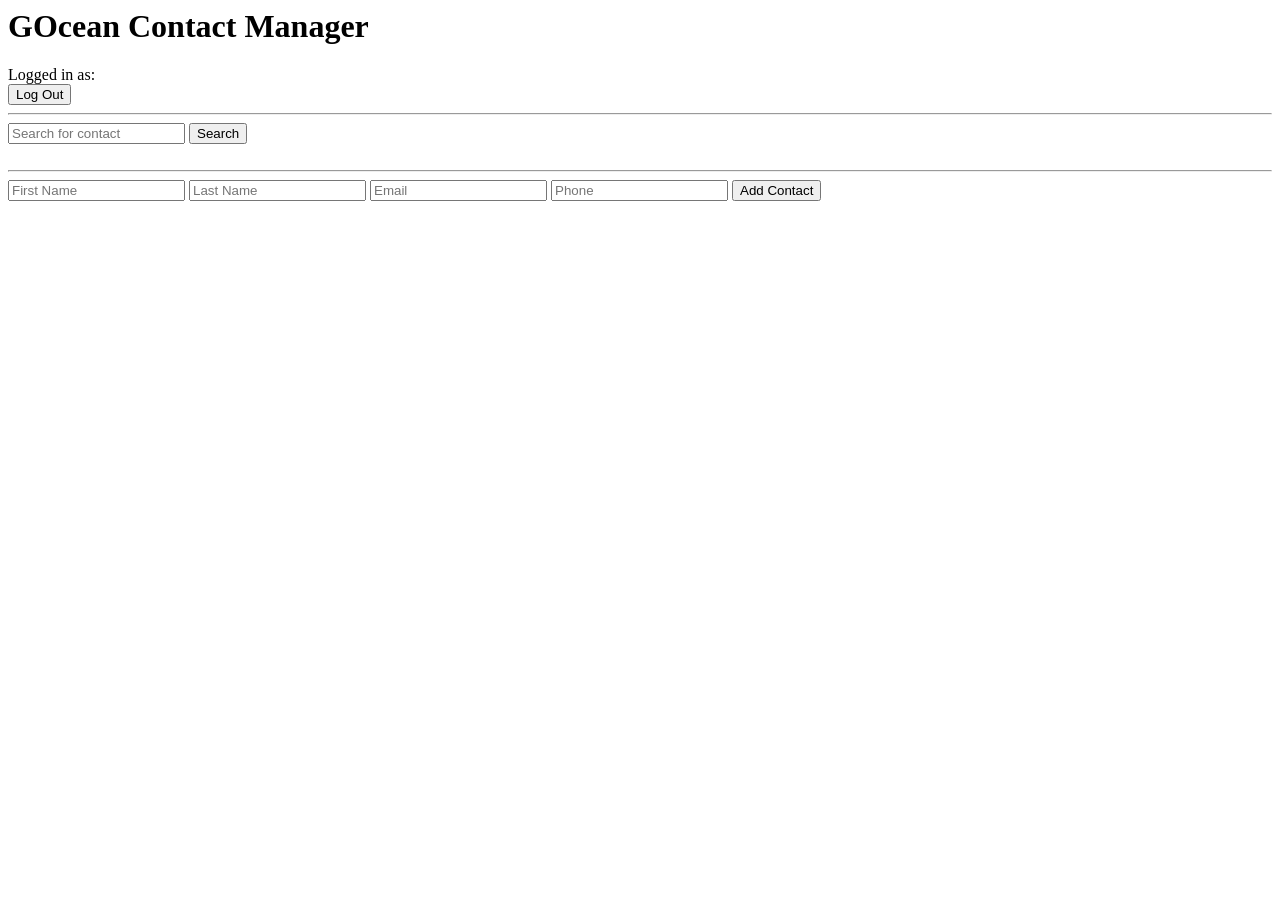
==== contact.html @ d11bdc28 "Add files via upload" ====
<html>
<head>
	<meta charset="UTF-8">
	<title>GOcean Contact Manager</title>
	<link href="css/styles.css" rel="stylesheet">
	<link href="https://fonts.googleapis.com/css?family=Ubuntu" rel="stylesheet">
	<script src="js/code.js" defer></script>
</head>
<body>

<h1 id="title">GOcean Contact Manager</h1>


<div id="loggedInDiv">
	Logged in as: <span id="userName"></span><br>
	<button type="button" class="buttons" onclick="doLogout();">Log Out</button>
</div>
<hr>


<div id="searchDiv">
	<input type="text" id="searchText" placeholder="Search for contact"/>
	<button type="button" class="buttons" onclick="searchContacts();">Search</button>
</div>
<br>
<div id="contactResults"></div>
<hr>


<div id="addDiv">
	<input type="text" id="firstName" placeholder="First Name">
	<input type="text" id="lastName" placeholder="Last Name">
	<input type="text" id="email" placeholder="Email">
	<input type="text" id="phone" placeholder="Phone">
	<button type="button" class="buttons" onclick="addContact();">Add Contact</button>
</div>

<br>


<div id="statusMessages">
	<span id="contactAddResult"></span>
	<span id="contactEditResult"></span>
	<span id="contactDeleteResult"></span>
</div>

</body>
</html>
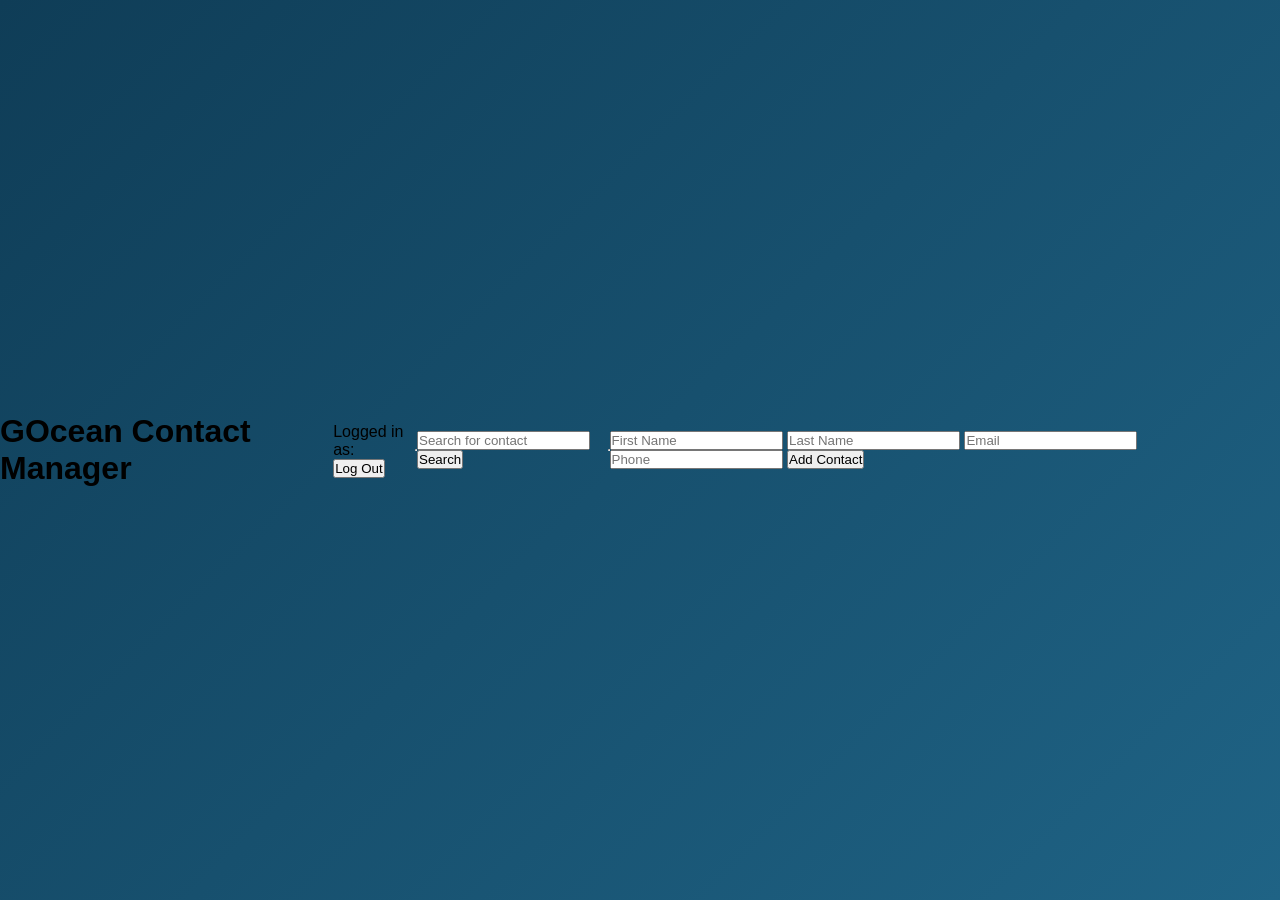
==== commit e66cb760: "Updated the contacts.html (Added correct user input JS features to the add a contact function). Also" ====
--- a/contact.html
+++ b/contact.html
@@ -1,3 +1,5 @@
+<!-- A little confused on this file, if we contacts.html. Maybe we can merge them? -->
+
 <html>
 <head>
 	<meta charset="UTF-8">
--- a/css/styles.css
+++ b/css/styles.css
@@ -0,0 +1,249 @@
+@import url('https://fonts.googleapis.com/css2?family=Ubuntu:wght@300&display=swap');
+
+*
+{
+    margin: 0;
+    padding: 0;
+    box-sizing: border-box;
+    font-family: 'Poppins', sans-serif;
+}
+
+body 
+{
+    display: flex;
+    justify-content: center;
+    align-items: center;
+    min-height: 100vh;
+    background-color: #0f3d57;
+    position: relative;
+    overflow: hidden;
+    background: linear-gradient(135deg, #0f3d57 0%, #1f6385 100%);
+}
+
+.container 
+{
+    display:flex;
+    justify-content: center;
+    align-items: center;
+    min-height: 100vh;
+}
+
+.boxDiv
+{
+    display: flex;
+    flex-direction: column;
+    width: 350px;
+    min-height: 620px;
+    height: auto;
+    padding: 60px 20px 30px 20px;
+    background-color: #91c5dd;
+    border-radius: 30px;
+    -webkit-backdrop-filter: blur(15px);
+    backdrop-filter: blur(15px);
+    border: 3px solid rgba(225, 220, 220, 0.2);
+    overflow: hidden;
+    transition: .6s;
+}
+
+.formViewport {
+    position: relative;
+    width: 100%;
+}
+
+.loginBox
+{
+    position: absolute;
+    width: 85%;
+    left: 25px;
+    transition: .5s ease-in-out;
+}
+
+.registerBox
+{
+    position: absolute;
+    width: 85%;
+    left: 450px;
+    transition: .5s ease-in-out;
+}
+
+#boxHeader
+{
+    text-align: center;
+    margin-bottom: 30px;
+
+}
+
+#boxHeader h3
+{
+    font-size: 24px;
+    font-weight: 600;
+    margin-bottom: 3px;
+}
+
+
+#groupDiv
+{
+    width: 100%;
+}
+
+.inputField 
+{
+    width: 100%;
+    height: 50px;
+    font-size: 15px;
+    color: #040404;
+    border-radius: 30px;
+    border: none;
+    padding: 7px 45px 0 25px;
+    outline: none;
+    background: rgba(239, 231, 231, 0.9);
+    backdrop-filter: blur(2px);
+    transition: transform 0.3s ease, box-shadow 0.3s ease;
+}
+
+.inputField:focus 
+{
+    transform: scale(1.05);
+    box-shadow: 0 0 0 3px rgba(102, 55, 138, 0.35);
+}
+
+.inputDiv label
+{
+    position: relative;
+    top: -35px;
+    left: 20px;
+    font-size: 16px;
+    transition: .3s ease-in-out;
+}
+
+.inputField:focus ~label, .inputField:valid ~label 
+{
+    top: -45px;
+    font-size: 10px;
+    color: #2849c1;
+    font-weight: 600;
+}
+
+#loginButton, #registerButton
+{
+    width: 100%;
+    height: 50px;
+    background: rgba(42,71,128,0.8);
+    border: none;
+    border-radius: 30px;
+    cursor: pointer;
+    transition: .3s;
+    color: transparent;
+    position: relative;
+    margin-top: 10px;
+}
+
+#loginButton label
+{
+    right: 100px
+}
+
+#loginButton:hover, #registerButton:hover
+{
+    background-color: rgba(42,71,128,0.9);
+    transform: scale(1.05, 1);
+}
+
+.buttonDiv label
+{
+    position: relative;
+    left: 118px;
+    bottom: 39px;
+    color: #fff;
+}
+
+.buttonDiv:hover label 
+{
+    cursor:pointer;
+}
+
+#eyeDiv 
+{
+    position: relative;
+    bottom: 43px;
+    left: 110px;
+    cursor: pointer;
+}
+
+
+.eyeBox
+{ 
+    display: flex;
+    justify-content: center;
+    align-items: center;
+}
+
+i
+{
+    position: absolute;
+    color: #444;
+    cursor: pointer;
+}
+
+#eye, #eye-2
+{
+    opacity: 1;
+}
+
+#eyeSlash, #eyeSlash-2
+{
+    opacity: 0;
+}
+
+#switchBox
+{
+    display: flex;
+    position: relative;
+    margin-top: auto;
+    left: 10px;
+    width: 95%;
+    height: 50px;
+    background: rgba(244, 246, 246, 0.6);
+    backdrop-filter: blur(10px);
+    border-radius: 30px;
+    cursor: pointer;
+    box-shadow: 0 2px 10px rgba(0, 0, 0, 0.1);
+    overflow: hidden;
+}
+
+#switchBox a
+{
+    display: flex;
+    justify-content: center;
+    align-items: center;
+    font-size: 14px;
+    font-weight: 500;
+    color: #000;
+    text-decoration: none;
+    width: 50%;
+    border-radius: 10px;
+    z-index: 10;
+}
+
+#switchButton
+{
+    position: absolute;
+    width: 140px;
+    height: 50px;
+    background-color: rgba(84,165,213,0.8);
+    border-radius: 30px;
+    box-shadow: 2px 0px 12px rgb(56,146,198);
+    transition: .3s ease-in-out;
+    font-family: 'Poppins';
+}
+
+.errorMsg
+{
+    display: block;
+    width: 100%;
+    text-align: center;
+    color: rgb(203, 55, 21);
+    font-family: 'Poppins';
+    margin-top: -10px;
+}
+
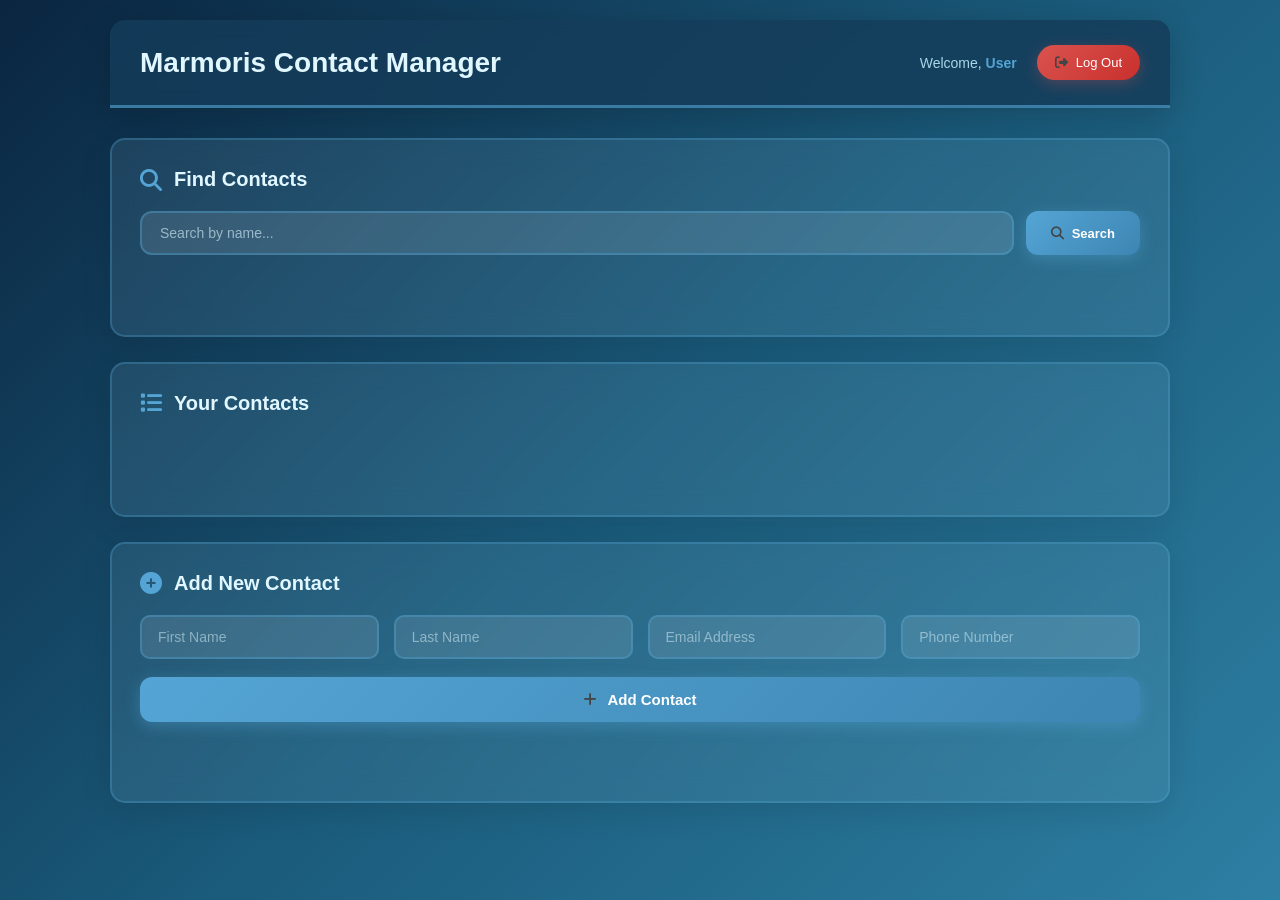
==== commit c53120ad: "Updated the front-end UI and UX for the contact.html. JS is needed to complete user actions/operatio" ====
--- a/contact.html
+++ b/contact.html
@@ -1,50 +1,85 @@
-<!-- A little confused on this file, if we contacts.html. Maybe we can merge them? -->
-
-<html>
+<!DOCTYPE html>
+<html lang="en">
 <head>
 	<meta charset="UTF-8">
-	<title>GOcean Contact Manager</title>
+	<meta name="viewport" content="width=device-width, initial-scale=1.0">
+	<title>Marmoris Contact Manager</title>
 	<link href="css/styles.css" rel="stylesheet">
-	<link href="https://fonts.googleapis.com/css?family=Ubuntu" rel="stylesheet">
+	<link href="css/animation.css" rel="stylesheet">
+	<link rel="stylesheet" href="https://cdnjs.cloudflare.com/ajax/libs/font-awesome/6.4.0/css/all.min.css">
 	<script src="js/code.js" defer></script>
+	<script src="js/animation.js" defer></script>
 </head>
-<body>
+<body class="contactPage">
+	<!-- Background Animation -->
+	<div class="contactBackground" id="contactBackground">
+		<div class="bubbles"></div>
+	</div>
 
-<h1 id="title">GOcean Contact Manager</h1>
+	<div class="contactWrapper">
+		<!-- Header -->
+		<header class="contactHeader">
+			<div class="headerContent">
+				<h1 class="contactTitle">Marmoris Contact Manager</h1>
+				<div class="headerActions">
+					<span class="userInfo">Welcome, <span id="userName" class="userName">User</span></span>
+					<button type="button" class="logoutBtn" onclick="doLogout();">
+						<i class="fas fa-sign-out-alt"></i> Log Out
+					</button>
+				</div>
+			</div>
+		</header>
 
+		<!-- Main Content -->
+		<main class="contactMain">
+			<!-- Search Section -->
+			<section class="contactCard searchCard">
+				<h2><i class="fas fa-search"></i> Find Contacts</h2>
+				<div class="searchContainer">
+					<input type="text" id="searchText" class="searchInput" placeholder="Search by name..."/>
+					<button type="button" class="searchBtn" onclick="searchContacts();">
+						<i class="fas fa-search"></i> Search
+					</button>
+				</div>
+			</section>
 
-<div id="loggedInDiv">
-	Logged in as: <span id="userName"></span><br>
-	<button type="button" class="buttons" onclick="doLogout();">Log Out</button>
-</div>
-<hr>
+			<!-- Results Section -->
+			<section class="contactCard resultsCard">
+				<h2><i class="fas fa-list"></i> Your Contacts</h2>
+				<div id="contactResults" class="resultsList"></div>
+			</section>
 
+			<!-- Add Contact Section -->
+			<section class="contactCard addCard">
+				<h2><i class="fas fa-plus-circle"></i> Add New Contact</h2>
+				<form class="addForm" onsubmit="event.preventDefault(); addContact();">
+					<div class="formGrid">
+						<div class="formField">
+							<input type="text" id="firstName" class="formInput" placeholder="First Name" required/>
+						</div>
+						<div class="formField">
+							<input type="text" id="lastName" class="formInput" placeholder="Last Name" required/>
+						</div>
+						<div class="formField">
+							<input type="email" id="email" class="formInput" placeholder="Email Address" required/>
+						</div>
+						<div class="formField">
+							<input type="tel" id="phone" class="formInput" placeholder="Phone Number" required/>
+						</div>
+					</div>
+					<button type="submit" class="addBtn">
+						<i class="fas fa-plus"></i> Add Contact
+					</button>
+				</form>
+			</section>
 
-<div id="searchDiv">
-	<input type="text" id="searchText" placeholder="Search for contact"/>
-	<button type="button" class="buttons" onclick="searchContacts();">Search</button>
-</div>
-<br>
-<div id="contactResults"></div>
-<hr>
-
-
-<div id="addDiv">
-	<input type="text" id="firstName" placeholder="First Name">
-	<input type="text" id="lastName" placeholder="Last Name">
-	<input type="text" id="email" placeholder="Email">
-	<input type="text" id="phone" placeholder="Phone">
-	<button type="button" class="buttons" onclick="addContact();">Add Contact</button>
-</div>
-
-<br>
-
-
-<div id="statusMessages">
-	<span id="contactAddResult"></span>
-	<span id="contactEditResult"></span>
-	<span id="contactDeleteResult"></span>
-</div>
-
+			<!-- Status Messages -->
+			<div id="statusMessages" class="statusContainer">
+				<span id="contactAddResult" class="statusMsg"></span>
+				<span id="contactEditResult" class="statusMsg"></span>
+				<span id="contactDeleteResult" class="statusMsg"></span>
+			</div>
+		</main>
+	</div>
 </body>
 </html>
--- a/css/styles.css
+++ b/css/styles.css
@@ -247,3 +247,434 @@
     margin-top: -10px;
 }
 
+/* ========== CONTACT PAGE STYLING ========== */
+
+body.contactPage {
+    display: flex;
+    flex-direction: column;
+    min-height: 100vh;
+    background: linear-gradient(135deg, #0a2540 0%, #1a5a7a 50%, #2d7fa3 100%);
+    padding: 0;
+    margin: 0;
+    overflow-y: auto;
+    position: relative;
+}
+
+.contactBackground {
+    position: fixed;
+    top: 0;
+    left: 0;
+    width: 100%;
+    height: 100%;
+    z-index: -1;
+}
+
+.contactWrapper {
+    flex: 1;
+    display: flex;
+    flex-direction: column;
+    max-width: 1100px;
+    margin: 0 auto;
+    width: 100%;
+    padding: 20px;
+}
+
+/* Header */
+.contactHeader {
+    background: rgba(20, 60, 90, 0.85);
+    backdrop-filter: blur(10px);
+    border-bottom: 3px solid rgba(84, 165, 213, 0.6);
+    padding: 25px 30px;
+    border-radius: 15px 15px 0 0;
+    margin-bottom: 30px;
+    box-shadow: 0 8px 32px rgba(0, 0, 0, 0.2);
+}
+
+.headerContent {
+    display: flex;
+    justify-content: space-between;
+    align-items: center;
+    gap: 20px;
+    flex-wrap: wrap;
+}
+
+.contactTitle {
+    font-size: 28px;
+    color: #e0f7ff;
+    margin: 0;
+    font-weight: 600;
+}
+
+.headerActions {
+    display: flex;
+    align-items: center;
+    gap: 20px;
+    flex-wrap: wrap;
+}
+
+.userInfo {
+    color: #a8d8ea;
+    font-size: 14px;
+    font-weight: 500;
+}
+
+.userName {
+    color: #54a5d5;
+    font-weight: 600;
+}
+
+.logoutBtn {
+    background: linear-gradient(135deg, #d9534f, #c9302c);
+    color: white;
+    border: none;
+    padding: 10px 18px;
+    border-radius: 20px;
+    cursor: pointer;
+    font-size: 13px;
+    font-weight: 500;
+    display: flex;
+    align-items: center;
+    gap: 8px;
+    transition: all 0.3s ease;
+    box-shadow: 0 4px 15px rgba(217, 83, 79, 0.3);
+}
+
+.logoutBtn:hover {
+    transform: translateY(-2px);
+    box-shadow: 0 6px 20px rgba(217, 83, 79, 0.5);
+}
+
+.logoutBtn i {
+    position: static;
+}
+
+/* Main Content */
+.contactMain {
+    flex: 1;
+    display: grid;
+    grid-template-columns: 1fr;
+    gap: 25px;
+}
+
+/* Contact Card Styling */
+.contactCard {
+    background: rgba(145, 197, 221, 0.12);
+    backdrop-filter: blur(15px);
+    border: 2px solid rgba(84, 165, 213, 0.3);
+    border-radius: 15px;
+    padding: 28px;
+    box-shadow: 0 8px 32px rgba(0, 0, 0, 0.1);
+    transition: all 0.3s ease;
+}
+
+.contactCard:hover {
+    border-color: rgba(84, 165, 213, 0.5);
+    box-shadow: 0 12px 40px rgba(0, 0, 0, 0.15);
+}
+
+.contactCard h2 {
+    font-size: 20px;
+    color: #e0f7ff;
+    margin-bottom: 20px;
+    margin-top: 0;
+    display: flex;
+    align-items: center;
+    gap: 12px;
+}
+
+.contactCard h2 i {
+    position: static;
+    color: #54a5d5;
+    font-size: 22px;
+}
+
+/* Search Card */
+.searchContainer {
+    display: flex;
+    gap: 12px;
+    flex-wrap: wrap;
+}
+
+.searchInput {
+    flex: 1;
+    min-width: 200px;
+    padding: 12px 18px;
+    border: 2px solid rgba(84, 165, 213, 0.4);
+    border-radius: 12px;
+    background: rgba(255, 255, 255, 0.1);
+    color: #e0f7ff;
+    font-size: 14px;
+    outline: none;
+    transition: all 0.3s ease;
+    font-family: 'Poppins', sans-serif;
+}
+
+.searchInput::placeholder {
+    color: rgba(224, 247, 255, 0.6);
+}
+
+.searchInput:focus {
+    border-color: #54a5d5;
+    background: rgba(255, 255, 255, 0.15);
+    box-shadow: 0 0 15px rgba(84, 165, 213, 0.3);
+}
+
+.searchBtn {
+    padding: 12px 25px;
+    background: linear-gradient(135deg, #54a5d5, #3d85b3);
+    color: white;
+    border: none;
+    border-radius: 12px;
+    cursor: pointer;
+    font-weight: 600;
+    font-size: 13px;
+    display: flex;
+    align-items: center;
+    gap: 8px;
+    transition: all 0.3s ease;
+    box-shadow: 0 4px 15px rgba(84, 165, 213, 0.4);
+    font-family: 'Poppins', sans-serif;
+}
+
+.searchBtn:hover {
+    transform: translateY(-2px);
+    box-shadow: 0 6px 25px rgba(84, 165, 213, 0.6);
+}
+
+.searchBtn i {
+    position: static;
+}
+
+/* Results */
+.resultsList {
+    display: grid;
+    gap: 15px;
+}
+
+.contact-card {
+    background: rgba(255, 255, 255, 0.08);
+    border: 1px solid rgba(84, 165, 213, 0.3);
+    border-radius: 12px;
+    padding: 18px;
+    transition: all 0.3s ease;
+}
+
+.contact-card:hover {
+    background: rgba(255, 255, 255, 0.12);
+    border-color: rgba(84, 165, 213, 0.6);
+    transform: translateX(5px);
+}
+
+.contact-card input {
+    width: 100%;
+    margin: 8px 0;
+    padding: 10px 14px;
+    border: 1px solid rgba(84, 165, 213, 0.3);
+    border-radius: 8px;
+    background: rgba(255, 255, 255, 0.08);
+    color: #e0f7ff;
+    font-size: 13px;
+    font-family: 'Poppins', sans-serif;
+    outline: none;
+    transition: all 0.3s ease;
+}
+
+.contact-card input:focus {
+    border-color: #54a5d5;
+    background: rgba(255, 255, 255, 0.12);
+}
+
+.actions {
+    display: flex;
+    gap: 10px;
+    margin-top: 12px;
+}
+
+.actions button {
+    flex: 1;
+    padding: 10px 15px;
+    border: none;
+    border-radius: 8px;
+    cursor: pointer;
+    font-weight: 600;
+    font-size: 12px;
+    transition: all 0.3s ease;
+    font-family: 'Poppins', sans-serif;
+    color: white;
+}
+
+.actions button:first-child {
+    background: rgba(76, 175, 80, 0.6);
+}
+
+.actions button:first-child:hover {
+    background: rgba(76, 175, 80, 0.8);
+    transform: translateY(-2px);
+}
+
+.actions button:last-child {
+    background: rgba(217, 83, 79, 0.6);
+}
+
+.actions button:last-child:hover {
+    background: rgba(217, 83, 79, 0.8);
+    transform: translateY(-2px);
+}
+
+/* Add Form */
+.addForm {
+    display: flex;
+    flex-direction: column;
+    gap: 18px;
+}
+
+.formGrid {
+    display: grid;
+    grid-template-columns: repeat(auto-fit, minmax(180px, 1fr));
+    gap: 15px;
+}
+
+.formField {
+    position: relative;
+}
+
+.formInput {
+    width: 100%;
+    padding: 12px 16px;
+    border: 2px solid rgba(84, 165, 213, 0.4);
+    border-radius: 10px;
+    background: rgba(255, 255, 255, 0.1);
+    color: #e0f7ff;
+    font-size: 14px;
+    outline: none;
+    transition: all 0.3s ease;
+    font-family: 'Poppins', sans-serif;
+}
+
+.formInput::placeholder {
+    color: rgba(224, 247, 255, 0.5);
+}
+
+.formInput:focus {
+    border-color: #54a5d5;
+    background: rgba(255, 255, 255, 0.15);
+    box-shadow: 0 0 15px rgba(84, 165, 213, 0.3);
+}
+
+.addBtn {
+    padding: 14px 28px;
+    background: linear-gradient(135deg, #54a5d5, #3d85b3);
+    color: white;
+    border: none;
+    border-radius: 12px;
+    cursor: pointer;
+    font-weight: 600;
+    font-size: 15px;
+    display: flex;
+    align-items: center;
+    justify-content: center;
+    gap: 10px;
+    transition: all 0.3s ease;
+    box-shadow: 0 4px 15px rgba(84, 165, 213, 0.4);
+    font-family: 'Poppins', sans-serif;
+}
+
+.addBtn:hover {
+    transform: translateY(-2px);
+    box-shadow: 0 6px 25px rgba(84, 165, 213, 0.6);
+}
+
+.addBtn i {
+    position: static;
+}
+
+/* Status Messages */
+.statusContainer {
+    display: flex;
+    flex-direction: column;
+    gap: 10px;
+}
+
+.statusMsg {
+    padding: 14px 18px;
+    border-radius: 10px;
+    font-weight: 500;
+    text-align: center;
+    min-height: 20px;
+    display: none;
+    animation: slideInStatus 0.3s ease-out;
+}
+
+.statusMsg:not(:empty) {
+    display: block;
+}
+
+.statusMsg.success {
+    background: rgba(76, 175, 80, 0.3);
+    color: #a8d8ea;
+    border-left: 4px solid #4caf50;
+}
+
+.statusMsg.error {
+    background: rgba(217, 83, 79, 0.3);
+    color: #ff9999;
+    border-left: 4px solid #d9534f;
+}
+
+@keyframes slideInStatus {
+    from {
+        opacity: 0;
+        transform: translateY(-10px);
+    }
+    to {
+        opacity: 1;
+        transform: translateY(0);
+    }
+}
+
+/* Responsive Design */
+@media (max-width: 768px) {
+    .contactWrapper {
+        padding: 15px;
+    }
+
+    .contactHeader {
+        padding: 20px;
+    }
+
+    .headerContent {
+        flex-direction: column;
+        align-items: flex-start;
+        gap: 15px;
+    }
+
+    .headerActions {
+        width: 100%;
+        justify-content: space-between;
+    }
+
+    .contactTitle {
+        font-size: 22px;
+    }
+
+    .contactCard {
+        padding: 20px;
+    }
+
+    .formGrid {
+        grid-template-columns: 1fr;
+    }
+
+    .searchContainer {
+        flex-direction: column;
+    }
+
+    .searchInput {
+        min-width: 100%;
+    }
+
+    .searchBtn {
+        width: 100%;
+    }
+}
+
--- a/css/animation.css
+++ b/css/animation.css
@@ -0,0 +1,315 @@
+.background
+{
+    z-index: -1;
+}
+.bubbles
+{
+    position: absolute;
+    width: 100%;
+    height: 100%;
+    top: 0;
+    left: 0;
+    z-index: 1;
+}
+
+.bubble
+{
+    position: absolute;
+    bottom: -100px;
+    background: rgba(255, 255, 255, 0.1);
+    border-radius: 50%;
+    animation: rise 15s infinite ease-in;
+}
+
+.bubble:nth-child(1)
+{
+    width: 40px;
+    height: 40px;
+    left: 10%;
+    animation-duration: 8s;
+}
+
+.bubble:nth-child(2)
+{
+    width: 20px;
+    height: 20px;
+    left: 20%;
+    animation-duration: 5s;
+    animation-delay: 1s;
+}
+
+.bubble:nth-child(3)
+{
+    width: 50px;
+    height: 50px;
+    left: 35%;
+    animation-duration: 7s;
+    animation-delay: 2s;
+}
+
+.bubble:nth-child(4)
+{
+    width: 80px;
+    height: 80px;
+    left: 50%;
+    animation-duration: 11s;
+    animation-delay: 0s;
+}
+
+.bubble:nth-child(5)
+{
+    width: 15px;
+    height: 15px;
+    left: 55%;
+    animation-duration: 6s;
+    animation-delay: 1s;
+}
+
+.bubble:nth-child(6)
+{
+    width: 30px;
+    height: 30px;
+    left: 65%;
+    animation-duration: 8s;
+    animation-delay: 3s;
+}
+
+.bubble:nth-child(7)
+{
+    width: 60px;
+    height: 60px;
+    left: 75%;
+    animation-duration: 12s;
+    animation-delay: 2s;
+}
+
+.bubble:nth-child(8)
+{
+    width: 25px;
+    height: 25px;
+    left: 80%;
+    animation-duration: 6s;
+    animation-delay: 2s;
+}
+
+.bubble:nth-child(9)
+{
+    width: 10px;
+    height: 10px;
+    left: 70%;
+    animation-duration: 5s;
+    animation-delay: 1s;
+}
+
+.bubble:nth-child(10)
+{
+    width: 45px;
+    height: 45px;
+    left: 25%;
+    animation-duration: 10s;
+    animation-delay: 4s;
+}
+
+@keyframes rise
+{
+    0% 
+    {
+        bottom: -100px;
+        transform: translateX(0);
+    }
+    50% 
+    {
+        transform: translateX(100px);
+    }
+    100% 
+    {
+        bottom: 100vh;
+        transform: translateX(-200px);
+    }
+}
+
+.jellyfish 
+{
+    position: absolute;
+    z-index: 2;
+    opacity: 0.85;
+}
+
+.jellyfish1 
+{
+    width: 120px;
+    height: 200px;
+    top: 20%;
+    left: 15%;
+    background: url('data:image/svg+xml;utf8,<svg xmlns="http://www.w3.org/2000/svg" viewBox="0 0 120 200"><path d="M 60 15 Q 35 15 20 35 Q 10 50 15 65 L 25 65 Q 20 50 30 38 Q 45 25 60 25 Q 75 25 90 38 Q 100 50 95 65 L 105 65 Q 110 50 100 35 Q 85 15 60 15 Z" fill="%23ffb3d9" opacity="0.75"/><path d="M 25 65 Q 22 90 18 115 Q 15 135 20 155 Q 22 165 18 175" stroke="%23ffb3d9" stroke-width="2" fill="none" opacity="0.7" stroke-linecap="round"/><path d="M 35 65 Q 33 95 30 125 Q 28 150 32 175 Q 34 188 30 198" stroke="%23ffc8e3" stroke-width="1.8" fill="none" opacity="0.65" stroke-linecap="round"/><path d="M 45 65 Q 42 85 40 105 Q 38 125 42 145 Q 45 160 43 172" stroke="%23ffb3d9" stroke-width="2.2" fill="none" opacity="0.7" stroke-linecap="round"/><path d="M 55 65 Q 53 100 51 135 Q 49 165 53 190 Q 55 198 52 200" stroke="%23ffd9ec" stroke-width="1.6" fill="none" opacity="0.6" stroke-linecap="round"/><path d="M 60 65 Q 60 105 60 145 Q 60 175 60 200" stroke="%23ffb3d9" stroke-width="2.5" fill="none" opacity="0.75" stroke-linecap="round"/><path d="M 65 65 Q 67 100 69 135 Q 71 165 67 190 Q 65 198 68 200" stroke="%23ffd9ec" stroke-width="1.6" fill="none" opacity="0.6" stroke-linecap="round"/><path d="M 75 65 Q 78 85 80 105 Q 82 125 78 145 Q 75 160 77 172" stroke="%23ffb3d9" stroke-width="2.2" fill="none" opacity="0.7" stroke-linecap="round"/><path d="M 85 65 Q 87 95 90 125 Q 92 150 88 175 Q 86 188 90 198" stroke="%23ffc8e3" stroke-width="1.8" fill="none" opacity="0.65" stroke-linecap="round"/><path d="M 95 65 Q 98 90 102 115 Q 105 135 100 155 Q 98 165 102 175" stroke="%23ffb3d9" stroke-width="2" fill="none" opacity="0.7" stroke-linecap="round"/></svg>') no-repeat;
+    animation: drift1 18s infinite ease-in-out;
+}
+
+.jellyfish2 
+{
+    width: 100px;
+    height: 170px;
+    top: 60%;
+    left: 80%;
+    background: url('data:image/svg+xml;utf8,<svg xmlns="http://www.w3.org/2000/svg" viewBox="0 0 100 170"><path d="M 50 12 Q 30 12 18 28 Q 10 40 13 52 L 21 52 Q 18 42 25 33 Q 37 20 50 20 Q 63 20 75 33 Q 82 42 79 52 L 87 52 Q 90 40 82 28 Q 70 12 50 12 Z" fill="%23ffa3cc" opacity="0.75"/><path d="M 21 52 Q 18 72 15 92 Q 12 110 16 128 Q 18 140 15 150" stroke="%23ffa3cc" stroke-width="1.8" fill="none" opacity="0.7" stroke-linecap="round"/><path d="M 30 52 Q 28 78 25 105 Q 23 128 27 148 Q 29 160 26 168" stroke="%23ffb8db" stroke-width="1.6" fill="none" opacity="0.65" stroke-linecap="round"/><path d="M 38 52 Q 35 70 33 88 Q 31 105 35 122 Q 38 135 36 145" stroke="%23ffa3cc" stroke-width="2" fill="none" opacity="0.7" stroke-linecap="round"/><path d="M 46 52 Q 44 82 42 112 Q 40 138 44 158 Q 46 166 43 170" stroke="%23ffcce6" stroke-width="1.5" fill="none" opacity="0.6" stroke-linecap="round"/><path d="M 50 52 Q 50 87 50 122 Q 50 147 50 170" stroke="%23ffa3cc" stroke-width="2.2" fill="none" opacity="0.75" stroke-linecap="round"/><path d="M 54 52 Q 56 82 58 112 Q 60 138 56 158 Q 54 166 57 170" stroke="%23ffcce6" stroke-width="1.5" fill="none" opacity="0.6" stroke-linecap="round"/><path d="M 62 52 Q 65 70 67 88 Q 69 105 65 122 Q 62 135 64 145" stroke="%23ffa3cc" stroke-width="2" fill="none" opacity="0.7" stroke-linecap="round"/><path d="M 70 52 Q 72 78 75 105 Q 77 128 73 148 Q 71 160 74 168" stroke="%23ffb8db" stroke-width="1.6" fill="none" opacity="0.65" stroke-linecap="round"/><path d="M 79 52 Q 82 72 85 92 Q 88 110 84 128 Q 82 140 85 150" stroke="%23ffa3cc" stroke-width="1.8" fill="none" opacity="0.7" stroke-linecap="round"/></svg>') no-repeat;
+    animation: drift2 15s infinite ease-in-out 3s;
+}
+
+.jellyfish3 
+{
+    width: 90px;
+    height: 160px;
+    top: 40%;
+    left: 50%;
+    background: url('data:image/svg+xml;utf8,<svg xmlns="http://www.w3.org/2000/svg" viewBox="0 0 90 160"><path d="M 45 10 Q 28 10 16 24 Q 8 35 11 46 L 18 46 Q 15 37 22 29 Q 33 18 45 18 Q 57 18 68 29 Q 75 37 72 46 L 79 46 Q 82 35 74 24 Q 62 10 45 10 Z" fill="%23ff99c2" opacity="0.75"/><path d="M 18 46 Q 15 64 12 82 Q 9 98 13 114 Q 15 125 12 135" stroke="%23ff99c2" stroke-width="1.7" fill="none" opacity="0.7" stroke-linecap="round"/><path d="M 26 46 Q 24 69 21 93 Q 19 113 23 132 Q 25 143 22 152" stroke="%23ffadd5" stroke-width="1.5" fill="none" opacity="0.65" stroke-linecap="round"/><path d="M 33 46 Q 30 62 28 78 Q 26 93 30 108 Q 33 120 31 130" stroke="%23ff99c2" stroke-width="1.9" fill="none" opacity="0.7" stroke-linecap="round"/><path d="M 40 46 Q 38 73 36 100 Q 34 123 38 143 Q 40 152 37 160" stroke="%23ffc2e0" stroke-width="1.4" fill="none" opacity="0.6" stroke-linecap="round"/><path d="M 45 46 Q 45 78 45 110 Q 45 133 45 160" stroke="%23ff99c2" stroke-width="2.1" fill="none" opacity="0.75" stroke-linecap="round"/><path d="M 50 46 Q 52 73 54 100 Q 56 123 52 143 Q 50 152 53 160" stroke="%23ffc2e0" stroke-width="1.4" fill="none" opacity="0.6" stroke-linecap="round"/><path d="M 57 46 Q 60 62 62 78 Q 64 93 60 108 Q 57 120 59 130" stroke="%23ff99c2" stroke-width="1.9" fill="none" opacity="0.7" stroke-linecap="round"/><path d="M 64 46 Q 66 69 69 93 Q 71 113 67 132 Q 65 143 68 152" stroke="%23ffadd5" stroke-width="1.5" fill="none" opacity="0.65" stroke-linecap="round"/><path d="M 72 46 Q 75 64 78 82 Q 81 98 77 114 Q 75 125 78 135" stroke="%23ff99c2" stroke-width="1.7" fill="none" opacity="0.7" stroke-linecap="round"/></svg>') no-repeat;
+    animation: drift3 20s infinite ease-in-out 5s;
+}
+
+@keyframes drift1 
+{
+    0%, 100% 
+    {
+        transform: translateY(0) translateX(0) rotate(0deg);
+    }
+    25% 
+    {
+        transform: translateY(-30px) translateX(15px) rotate(2deg);
+    }
+    50% 
+    {
+        transform: translateY(-10px) translateX(25px) rotate(-1deg);
+    }
+    75% 
+    {
+        transform: translateY(20px) translateX(10px) rotate(1deg);
+    }
+}
+
+@keyframes drift2 
+{
+    0%, 100% 
+    {
+        transform: translateY(0) translateX(0) rotate(0deg);
+    }
+    30% 
+    {
+        transform: translateY(25px) translateX(-20px) rotate(-2deg);
+    }
+    60% 
+    {
+        transform: translateY(-15px) translateX(-30px) rotate(1deg);
+    }
+    80% 
+    {
+        transform: translateY(10px) translateX(-10px) rotate(-1deg);
+    }
+}
+
+@keyframes drift3 
+{
+    0%, 100% 
+    {
+        transform: translateY(0) translateX(0) rotate(0deg);
+    }
+    20% 
+    {
+        transform: translateY(-20px) translateX(-15px) rotate(1deg);
+    }
+    55% 
+    {
+        transform: translateY(15px) translateX(10px) rotate(-2deg);
+    }
+    85% 
+    {
+        transform: translateY(-5px) translateX(-5px) rotate(1deg);
+    }
+}
+
+.seaweed {
+    position: absolute;
+    bottom: 0;
+    z-index: 2;
+    transform-origin: bottom center;
+}
+
+/* Left side cluster */
+.seaweed1 {
+    width: 80px;
+    height: 250px;
+    left: 5%;
+    background-image: url('data:image/svg+xml;utf8,<svg xmlns="http://www.w3.org/2000/svg" viewBox="0 0 80 250"><g><path d="M25,250 Q20,230 25,210 T25,170 T25,130 T25,90 T25,50 T25,10" fill="none" stroke="%23267365" stroke-width="8" opacity="0.7"/><path d="M40,250 Q45,225 40,200 T40,150 T40,100 T40,50 T40,0" fill="none" stroke="%232d8b7c" stroke-width="10"/><path d="M55,250 Q50,230 55,210 T55,170 T55,130 T55,90 T55,50 T55,10" fill="none" stroke="%23267365" stroke-width="7" opacity="0.6"/></g></svg>');
+    animation: sway1 6s infinite ease-in-out;
+}
+
+.seaweed2 {
+    width: 70px;
+    height: 180px;
+    left: 18%;
+    background-image: url('data:image/svg+xml;utf8,<svg xmlns="http://www.w3.org/2000/svg" viewBox="0 0 70 180"><g><path d="M25,180 Q20,165 25,150 T25,120 T25,90 T25,60 T25,30 T25,0" fill="none" stroke="%232d8b7c" stroke-width="9"/><path d="M45,180 Q50,160 45,140 T45,100 T45,60 T45,20" fill="none" stroke="%23267365" stroke-width="6" opacity="0.7"/></g></svg>');
+    animation: sway2 7s infinite ease-in-out 0.8s;
+}
+
+/* Middle cluster */
+.seaweed3 {
+    width: 65px;
+    height: 200px;
+    left: 45%;
+    background-image: url('data:image/svg+xml;utf8,<svg xmlns="http://www.w3.org/2000/svg" viewBox="0 0 65 200"><g><path d="M20,200 Q15,180 20,160 T20,120 T20,80 T20,40 T20,0" fill="none" stroke="%232d8b7c" stroke-width="8"/><path d="M35,200 Q40,175 35,150 T35,100 T35,50 T35,0" fill="none" stroke="%23205d52" stroke-width="10" opacity="0.8"/><path d="M50,200 Q45,185 50,170 T50,140 T50,110 T50,80 T50,50 T50,20" fill="none" stroke="%23267365" stroke-width="6" opacity="0.6"/></g></svg>');
+    animation: sway3 5.5s infinite ease-in-out 1.2s;
+}
+
+.seaweed4 {
+    width: 60px;
+    height: 220px;
+    left: 58%;
+    background-image: url('data:image/svg+xml;utf8,<svg xmlns="http://www.w3.org/2000/svg" viewBox="0 0 60 220"><g><path d="M30,220 Q25,200 30,180 T30,140 T30,100 T30,60 T30,20" fill="none" stroke="%232d8b7c" stroke-width="9"/><path d="M45,220 Q50,195 45,170 T45,120 T45,70 T45,20" fill="none" stroke="%23267365" stroke-width="7" opacity="0.7"/></g></svg>');
+    animation: sway4 6.5s infinite ease-in-out 0.3s;
+}
+
+/* Right side cluster */
+.seaweed5 {
+    width: 75px;
+    height: 190px;
+    right: 12%;
+    background-image: url('data:image/svg+xml;utf8,<svg xmlns="http://www.w3.org/2000/svg" viewBox="0 0 75 190"><g><path d="M25,190 Q20,175 25,160 T25,130 T25,100 T25,70 T25,40 T25,10" fill="none" stroke="%23267365" stroke-width="7" opacity="0.6"/><path d="M40,190 Q45,170 40,150 T40,110 T40,70 T40,30" fill="none" stroke="%232d8b7c" stroke-width="10"/><path d="M55,190 Q50,170 55,150 T55,110 T55,70 T55,30" fill="none" stroke="%23205d52" stroke-width="8" opacity="0.75"/></g></svg>');
+    animation: sway5 7.5s infinite ease-in-out 1.5s;
+}
+
+.seaweed6 {
+    width: 55px;
+    height: 160px;
+    right: 3%;
+    background-image: url('data:image/svg+xml;utf8,<svg xmlns="http://www.w3.org/2000/svg" viewBox="0 0 55 160"><g><path d="M20,160 Q15,145 20,130 T20,100 T20,70 T20,40 T20,10" fill="none" stroke="%232d8b7c" stroke-width="8"/><path d="M35,160 Q40,140 35,120 T35,80 T35,40 T35,0" fill="none" stroke="%23267365" stroke-width="6" opacity="0.7"/></g></svg>');
+    animation: sway6 6.8s infinite ease-in-out 0.5s;
+}
+
+/* Animation keyframes */
+@keyframes sway1 {
+    0%, 100% { transform: rotate(-3deg); }
+    50% { transform: rotate(3deg); }
+}
+
+@keyframes sway2 {
+    0%, 100% { transform: rotate(2deg); }
+    50% { transform: rotate(-4deg); }
+}
+
+@keyframes sway3 {
+    0%, 100% { transform: rotate(-2deg); }
+    50% { transform: rotate(4deg); }
+}
+
+@keyframes sway4 {
+    0%, 100% { transform: rotate(3deg); }
+    50% { transform: rotate(-3deg); }
+}
+
+@keyframes sway5 {
+    0%, 100% { transform: rotate(-4deg); }
+    50% { transform: rotate(2deg); }
+}
+
+@keyframes sway6 {
+    0%, 100% { transform: rotate(2deg); }
+    50% { transform: rotate(-3deg); }
+}
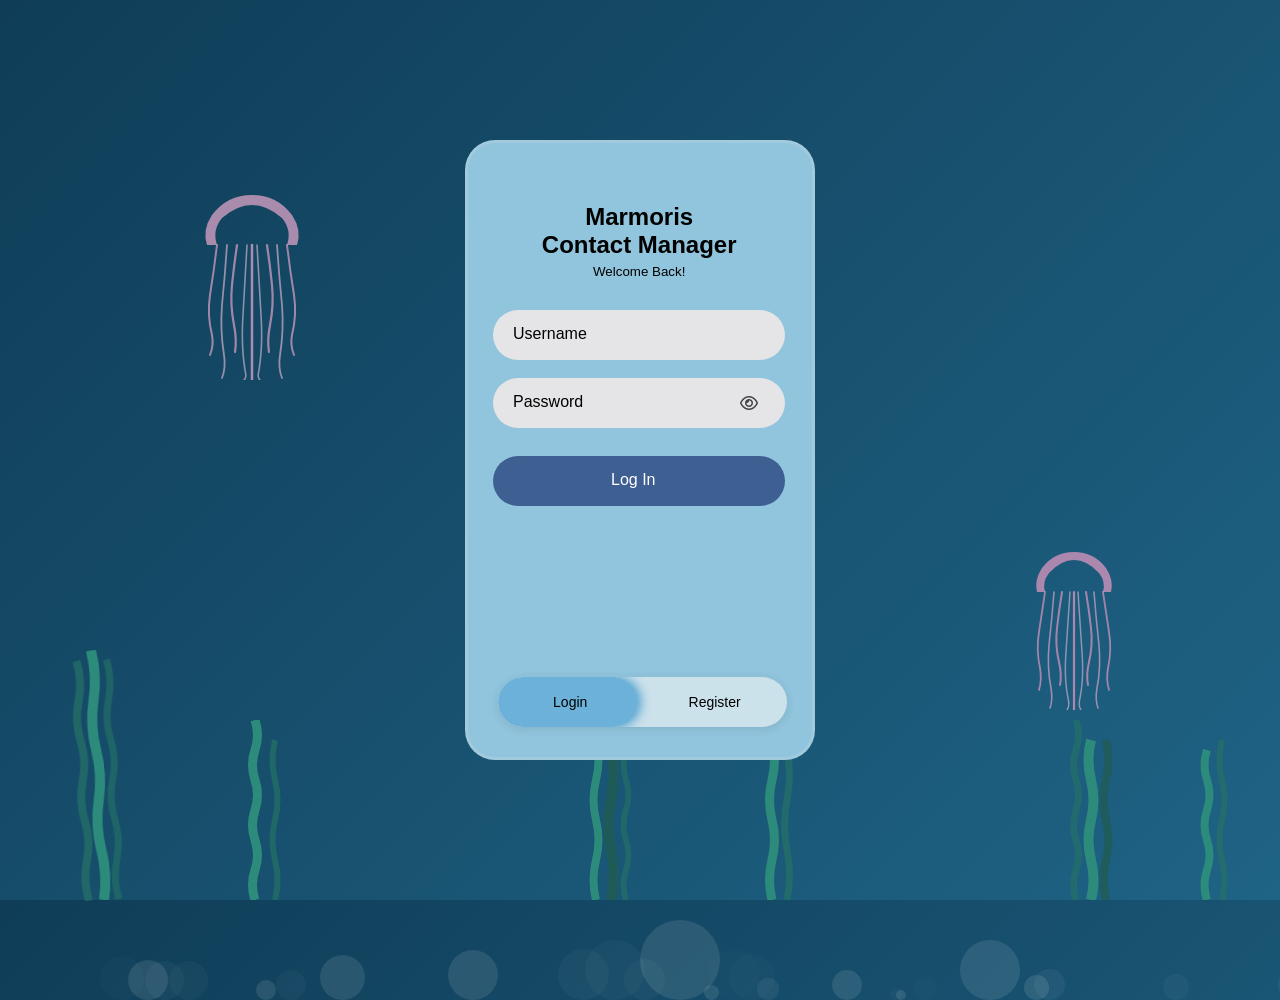
==== commit 7f8ac26e: "Update contact.html" ====
--- a/contact.html
+++ b/contact.html
@@ -81,5 +81,11 @@
 			</div>
 		</main>
 	</div>
+<script>
+window.onload = function() {
+    readCookie();
+};
+</script>
 </body>
-</html>+
+</html>
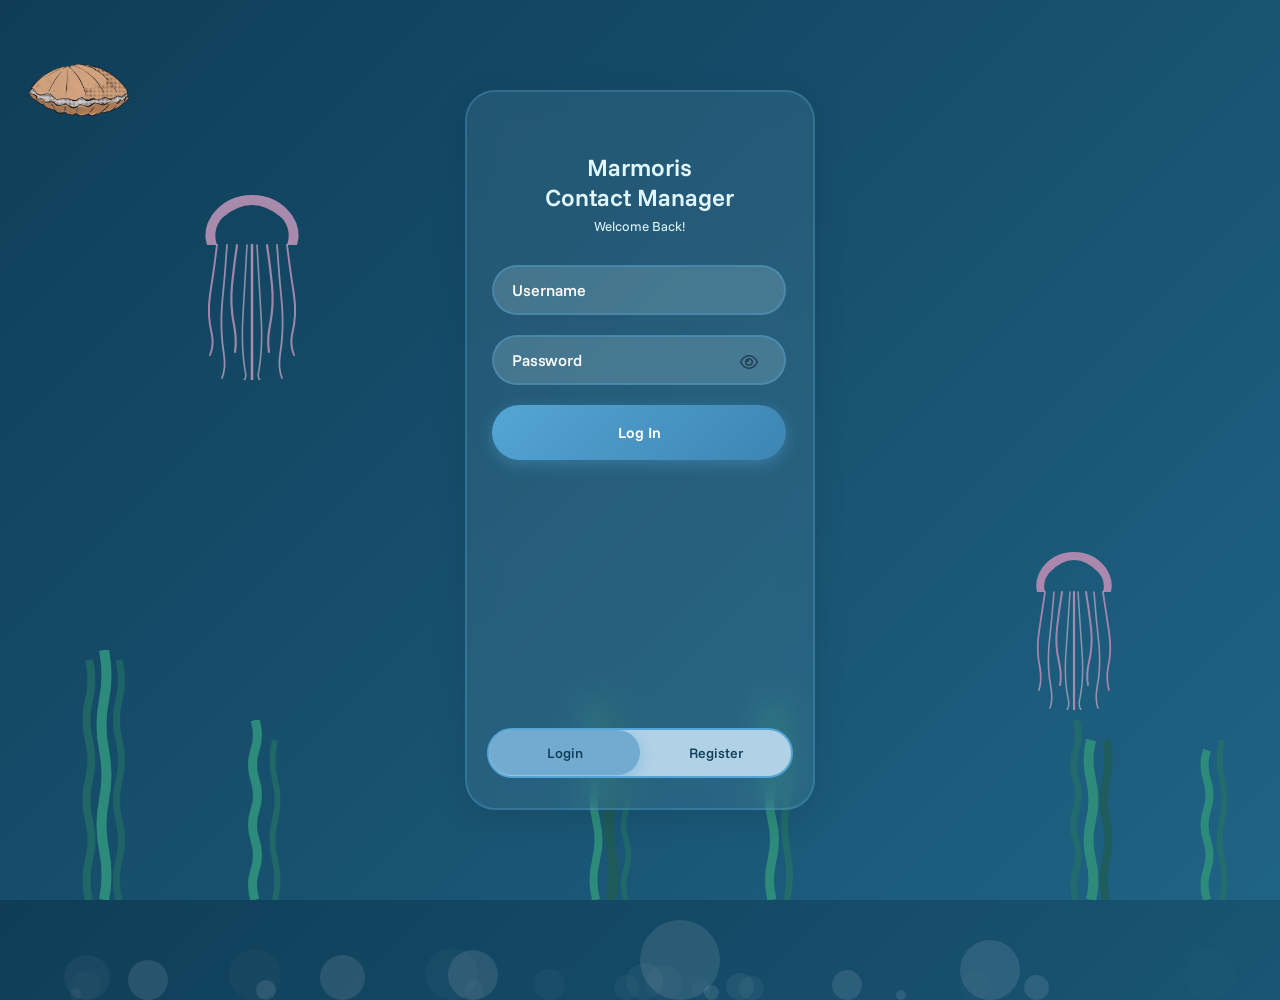
==== commit 48e11aff: "Delete Contact Operation" ====
--- a/contact.html
+++ b/contact.html
@@ -81,6 +81,18 @@
 			</div>
 		</main>
 	</div>
+
+	<!-- Delete Confirmation Modal -->
+	<div id="deleteConfirmModal" class="confirmModal" aria-hidden="true">
+		<div class="confirmModalCard" role="dialog" aria-modal="true" aria-labelledby="deleteConfirmTitle">
+			<h3 id="deleteConfirmTitle">Delete Contact?</h3>
+			<p>This action cannot be undone. Are you sure you want to delete this contact?</p>
+			<div class="confirmActions">
+				<button type="button" class="confirmCancelBtn" onclick="closeDeleteConfirm()">Cancel</button>
+				<button type="button" class="confirmDeleteBtn" onclick="confirmDeleteContact()">Delete</button>
+			</div>
+		</div>
+	</div>
 <script>
 window.onload = function() {
     readCookie();
--- a/css/styles.css
+++ b/css/styles.css
@@ -1,13 +1,15 @@
-@import url('https://fonts.googleapis.com/css2?family=Ubuntu:wght@300&display=swap');
+@import url('https://fonts.googleapis.com/css2?family=Funnel+Sans:ital,wght@0,300..800;1,300..800&display=swap');
 
 *
 {
     margin: 0;
     padding: 0;
     box-sizing: border-box;
-    font-family: 'Poppins', sans-serif;
-}
-
+    font-family: "Funnel Sans", sans-serif;
+    font-optical-sizing: auto;
+}
+
+/* ========== LOGIN PAGE STYLING ========== */
 body 
 {
     display: flex;
@@ -33,16 +35,16 @@
     display: flex;
     flex-direction: column;
     width: 350px;
-    min-height: 620px;
+    min-height: 720px;
     height: auto;
     padding: 60px 20px 30px 20px;
-    background-color: #91c5dd;
+    background: rgba(145, 197, 221, 0.12);
+    box-shadow: 0 8px 32px rgba(0, 0, 0, 0.1);
     border-radius: 30px;
-    -webkit-backdrop-filter: blur(15px);
     backdrop-filter: blur(15px);
-    border: 3px solid rgba(225, 220, 220, 0.2);
+    border: 2px solid rgba(84, 165, 213, 0.3);
+    transition: min-height 0.6s ease, height 0.6s ease;
     overflow: hidden;
-    transition: .6s;
 }
 
 .formViewport {
@@ -70,7 +72,7 @@
 {
     text-align: center;
     margin-bottom: 30px;
-
+    color: #e0f7ff;
 }
 
 #boxHeader h3
@@ -91,12 +93,12 @@
     width: 100%;
     height: 50px;
     font-size: 15px;
-    color: #040404;
+    color: #e0f7ff;
     border-radius: 30px;
-    border: none;
+    border: 2px solid rgba(84, 165, 213, 0.4);
     padding: 7px 45px 0 25px;
     outline: none;
-    background: rgba(239, 231, 231, 0.9);
+    background: rgba(255, 255, 255, 0.1);
     backdrop-filter: blur(2px);
     transition: transform 0.3s ease, box-shadow 0.3s ease;
 }
@@ -104,7 +106,9 @@
 .inputField:focus 
 {
     transform: scale(1.05);
-    box-shadow: 0 0 0 3px rgba(102, 55, 138, 0.35);
+    border-color: #54a5d5;
+    background: rgba(255, 255, 255, 0.15);
+    box-shadow: 0 0 15px rgba(84, 165, 213, 0.3)
 }
 
 .inputDiv label
@@ -113,55 +117,112 @@
     top: -35px;
     left: 20px;
     font-size: 16px;
+    font-weight: 500;
     transition: .3s ease-in-out;
+    cursor: text;
+    color:white;
 }
 
 .inputField:focus ~label, .inputField:valid ~label 
 {
-    top: -45px;
+    top: -50px;
+    right: 5px;
     font-size: 10px;
-    color: #2849c1;
-    font-weight: 600;
+    color: white;
+    font-weight: 500;
 }
 
 #loginButton, #registerButton
 {
     width: 100%;
-    height: 50px;
-    background: rgba(42,71,128,0.8);
+    padding: 18px 45px;
+    background: linear-gradient(135deg, #54a5d5, #3d85b3);
+    box-shadow: 0 4px 15px rgba(84, 165, 213, 0.4);
+    color: white;
     border: none;
     border-radius: 30px;
     cursor: pointer;
+    position: relative;
+    font-weight: 600;
+    font-size: 15px;
+    align-items: center;
     transition: .3s;
-    color: transparent;
+}
+
+#loginButton:hover, #registerButton:hover
+{
+    transform: scale(1.05, 1);
+}
+
+.requirementsBox {
+    display: none;
     position: relative;
     margin-top: 10px;
-}
-
-#loginButton label
-{
-    right: 100px
-}
-
-#loginButton:hover, #registerButton:hover
-{
-    background-color: rgba(42,71,128,0.9);
-    transform: scale(1.05, 1);
-}
-
-.buttonDiv label
-{
-    position: relative;
-    left: 118px;
-    bottom: 39px;
-    color: #fff;
-}
-
-.buttonDiv:hover label 
-{
-    cursor:pointer;
-}
-
+    padding: 15px;
+    background: rgba(255, 255, 255, 0.05);
+    border-radius: 10px;
+    border: 1px solid rgba(84, 165, 213, 0.2);
+    font-size: 13px;
+}
+
+.requirementsBox h3 {
+    color: #e0f7ff;
+    font-size: 14px;
+    margin: 10px 0 8px 0;
+    font-weight: 600;
+}
+
+.requirementsBox p {
+    margin: 6px 0;
+    padding-left: 5px;
+    display: flex;
+    align-items: center;
+    transition: color 0.3s ease;
+}
+
+.requirementsBox .icon {
+    display: inline-block;
+    width: 20px;
+    margin-right: 8px;
+    font-weight: bold;
+    transition: color 0.3s ease;
+}
+
+.requirementsBox .invalid
+{
+    color: #ff6b6b;
+}
+.requirementsBox .invalid .icon {
+    color: #ff6b6b;
+}
+
+.requirementsBox .invalid .icon::before {
+    content: "✗";
+}
+
+.requirementsBox .valid {
+    color: #51cf66;
+}
+
+.requirementsBox .valid .icon {
+    color: #51cf66;
+}
+
+.requirementsBox .valid .icon::before {
+    content: "✓";
+}
+
+.requirementsBox .opt {
+    color: #ecebeb;
+}
+
+.requirementsBox .opt .icon {
+    color: #ecebeb;
+}
+
+.requirementsBox .opt .icon::before {
+    content: "○";
+}
 #eyeDiv 
 {
     position: relative;
@@ -181,16 +242,16 @@
 i
 {
     position: absolute;
-    color: #444;
-    cursor: pointer;
-}
-
-#eye, #eye-2
+    color: #214255;
+    cursor: pointer;
+}
+
+#eye, #eye-2, #eye-3
 {
     opacity: 1;
 }
 
-#eyeSlash, #eyeSlash-2
+#eyeSlash, #eyeSlash-2, #eyeSlash-3
 {
     opacity: 0;
 }
@@ -200,53 +261,63 @@
     display: flex;
     position: relative;
     margin-top: auto;
-    left: 10px;
-    width: 95%;
+    width: 100%;
     height: 50px;
-    background: rgba(244, 246, 246, 0.6);
+    background:  #B1D1E7;
     backdrop-filter: blur(10px);
+    border: 2px solid rgba(84, 165, 213);
     border-radius: 30px;
     cursor: pointer;
-    box-shadow: 0 2px 10px rgba(0, 0, 0, 0.1);
     overflow: hidden;
 }
 
-#switchBox a
+#switchBox button
 {
     display: flex;
     justify-content: center;
     align-items: center;
     font-size: 14px;
     font-weight: 500;
-    color: #000;
+    color: #0f3d57;
     text-decoration: none;
     width: 50%;
-    border-radius: 10px;
+    border-radius: 30px;
     z-index: 10;
+    background: none;
+    border: none;
+}
+#switchBox button:hover
+{ 
+    cursor: pointer;
 }
 
 #switchButton
 {
     position: absolute;
-    width: 140px;
-    height: 50px;
-    background-color: rgba(84,165,213,0.8);
+    left: 0;
+    width: 50%;
+    height: 45px;
+    background: #72ABCF;
+    box-shadow: 0 4px 15px rgba(84, 165, 213, 0.4);
     border-radius: 30px;
-    box-shadow: 2px 0px 12px rgb(56,146,198);
-    transition: .3s ease-in-out;
-    font-family: 'Poppins';
+    transition: .5s;
 }
 
 .errorMsg
 {
     display: block;
-    width: 100%;
+    margin: 15px;
+    padding: 5px;
+    color: #ff6b6b;
     text-align: center;
-    color: rgb(203, 55, 21);
-    font-family: 'Poppins';
-    margin-top: -10px;
-}
-
+    font-size: 14px;
+    border-radius: 8px;
+    background: rgba(255, 107, 107, 0.1);
+}
+.errorMsg:empty
+{
+    display:none;
+}
 /* ========== CONTACT PAGE STYLING ========== */
 
 body.contactPage {
@@ -406,7 +477,7 @@
     font-size: 14px;
     outline: none;
     transition: all 0.3s ease;
-    font-family: 'Poppins', sans-serif;
+    font-family: 'Funnel Sans', sans-serif;
 }
 
 .searchInput::placeholder {
@@ -433,7 +504,7 @@
     gap: 8px;
     transition: all 0.3s ease;
     box-shadow: 0 4px 15px rgba(84, 165, 213, 0.4);
-    font-family: 'Poppins', sans-serif;
+    font-family: 'Funnel Sans', sans-serif;
 }
 
 .searchBtn:hover {
@@ -451,18 +522,65 @@
     gap: 15px;
 }
 
+/* Contact row starts compact (name only), then expands to show full details. */
 .contact-card {
     background: rgba(255, 255, 255, 0.08);
     border: 1px solid rgba(84, 165, 213, 0.3);
     border-radius: 12px;
-    padding: 18px;
+    padding: 0;
     transition: all 0.3s ease;
+    overflow: hidden;
 }
 
 .contact-card:hover {
     background: rgba(255, 255, 255, 0.12);
     border-color: rgba(84, 165, 213, 0.6);
-    transform: translateX(5px);
+}
+
+.contact-card.expanded {
+    border-color: rgba(84, 165, 213, 0.7);
+    box-shadow: 0 8px 20px rgba(0, 0, 0, 0.15);
+}
+
+.contact-summary {
+    width: 100%;
+    display: flex;
+    justify-content: space-between;
+    align-items: center;
+    border: none;
+    background: transparent;
+    color: #e0f7ff;
+    padding: 14px 18px;
+    font-size: 16px;
+    font-weight: 600;
+    cursor: pointer;
+    text-align: left;
+}
+
+.contact-summary:hover {
+    background: rgba(255, 255, 255, 0.08);
+}
+
+.contact-summary-name {
+    white-space: nowrap;
+    overflow: hidden;
+    text-overflow: ellipsis;
+}
+
+.contact-summary-icon {
+    font-size: 18px;
+    color: rgba(224, 247, 255, 0.8);
+}
+
+/* Hidden by default; becomes visible when the row is expanded. */
+.contact-details {
+    display: none;
+    padding: 0 18px 16px;
+    border-top: 1px solid rgba(84, 165, 213, 0.25);
+}
+
+.contact-details.show {
+    display: block;
 }
 
 .contact-card input {
@@ -474,7 +592,7 @@
     background: rgba(255, 255, 255, 0.08);
     color: #e0f7ff;
     font-size: 13px;
-    font-family: 'Poppins', sans-serif;
+    font-family: 'Funnel Sans', sans-serif;
     outline: none;
     transition: all 0.3s ease;
 }
@@ -484,10 +602,44 @@
     background: rgba(255, 255, 255, 0.12);
 }
 
+.contact-card input[readonly] {
+    opacity: 0.9;
+    cursor: default;
+}
+
+.contact-card input::placeholder {
+    color: rgba(224, 247, 255, 0.5);
+}
+
+.actionsTop {
+    display: flex;
+    justify-content: flex-end;
+    margin-top: 8px;
+}
+
+.editBtn {
+    padding: 9px 16px;
+    border: 1px solid rgba(84, 165, 213, 0.6);
+    border-radius: 8px;
+    background: rgba(84, 165, 213, 0.25);
+    color: #e0f7ff;
+    font-weight: 600;
+    cursor: pointer;
+    transition: all 0.25s ease;
+}
+
+.editBtn:hover {
+    background: rgba(84, 165, 213, 0.4);
+}
+
 .actions {
-    display: flex;
+    display: none;
     gap: 10px;
     margin-top: 12px;
+}
+
+.actions.show {
+    display: flex;
 }
 
 .actions button {
@@ -499,7 +651,7 @@
     font-weight: 600;
     font-size: 12px;
     transition: all 0.3s ease;
-    font-family: 'Poppins', sans-serif;
+    font-family: 'Funnel Sans', sans-serif;
     color: white;
 }
 
@@ -548,7 +700,7 @@
     font-size: 14px;
     outline: none;
     transition: all 0.3s ease;
-    font-family: 'Poppins', sans-serif;
+    font-family: 'Funnel Sans', sans-serif;
 }
 
 .formInput::placeholder {
@@ -576,7 +728,7 @@
     gap: 10px;
     transition: all 0.3s ease;
     box-shadow: 0 4px 15px rgba(84, 165, 213, 0.4);
-    font-family: 'Poppins', sans-serif;
+    font-family: 'Funnel Sans', sans-serif;
 }
 
 .addBtn:hover {
@@ -621,6 +773,74 @@
     border-left: 4px solid #d9534f;
 }
 
+/* Delete confirmation modal */
+.confirmModal {
+    position: fixed;
+    inset: 0;
+    display: none;
+    align-items: center;
+    justify-content: center;
+    background: rgba(6, 20, 35, 0.6);
+    backdrop-filter: blur(3px);
+    z-index: 1000;
+    padding: 20px;
+}
+
+.confirmModal.show {
+    display: flex;
+}
+
+.confirmModalCard {
+    width: min(460px, 100%);
+    background: rgba(20, 60, 90, 0.95);
+    border: 1px solid rgba(84, 165, 213, 0.45);
+    border-radius: 14px;
+    padding: 22px;
+    color: #e0f7ff;
+    box-shadow: 0 16px 40px rgba(0, 0, 0, 0.35);
+}
+
+.confirmModalCard h3 {
+    margin-bottom: 8px;
+    font-size: 22px;
+}
+
+.confirmModalCard p {
+    color: rgba(224, 247, 255, 0.88);
+    margin-bottom: 18px;
+}
+
+.confirmActions {
+    display: flex;
+    gap: 10px;
+}
+
+.confirmActions button {
+    flex: 1;
+    border: none;
+    border-radius: 10px;
+    padding: 12px 16px;
+    cursor: pointer;
+    font-weight: 700;
+    color: #fff;
+    transition: transform 0.2s ease, filter 0.2s ease;
+}
+
+.confirmActions button:hover {
+    transform: translateY(-1px);
+    filter: brightness(1.08);
+}
+
+/* Requested: green cancel button */
+.confirmCancelBtn {
+    background: #3aa36b;
+}
+
+/* Requested: red delete button */
+.confirmDeleteBtn {
+    background: #cf4b4b;
+}
+
 @keyframes slideInStatus {
     from {
         opacity: 0;
--- a/css/animation.css
+++ b/css/animation.css
@@ -225,7 +225,8 @@
     }
 }
 
-.seaweed {
+.seaweed 
+{
     position: absolute;
     bottom: 0;
     z-index: 2;
@@ -233,7 +234,8 @@
 }
 
 /* Left side cluster */
-.seaweed1 {
+.seaweed1 
+{
     width: 80px;
     height: 250px;
     left: 5%;
@@ -241,7 +243,8 @@
     animation: sway1 6s infinite ease-in-out;
 }
 
-.seaweed2 {
+.seaweed2 
+{
     width: 70px;
     height: 180px;
     left: 18%;
@@ -250,7 +253,8 @@
 }
 
 /* Middle cluster */
-.seaweed3 {
+.seaweed3 
+{
     width: 65px;
     height: 200px;
     left: 45%;
@@ -258,7 +262,8 @@
     animation: sway3 5.5s infinite ease-in-out 1.2s;
 }
 
-.seaweed4 {
+.seaweed4 
+{
     width: 60px;
     height: 220px;
     left: 58%;
@@ -267,7 +272,8 @@
 }
 
 /* Right side cluster */
-.seaweed5 {
+.seaweed5 
+{
     width: 75px;
     height: 190px;
     right: 12%;
@@ -275,7 +281,8 @@
     animation: sway5 7.5s infinite ease-in-out 1.5s;
 }
 
-.seaweed6 {
+.seaweed6 
+{
     width: 55px;
     height: 160px;
     right: 3%;
@@ -284,32 +291,79 @@
 }
 
 /* Animation keyframes */
-@keyframes sway1 {
+@keyframes sway1 
+{
     0%, 100% { transform: rotate(-3deg); }
     50% { transform: rotate(3deg); }
 }
 
-@keyframes sway2 {
+@keyframes sway2 
+{
     0%, 100% { transform: rotate(2deg); }
     50% { transform: rotate(-4deg); }
 }
 
-@keyframes sway3 {
+@keyframes sway3 
+{
     0%, 100% { transform: rotate(-2deg); }
     50% { transform: rotate(4deg); }
 }
 
-@keyframes sway4 {
+@keyframes sway4 
+{
     0%, 100% { transform: rotate(3deg); }
     50% { transform: rotate(-3deg); }
 }
 
-@keyframes sway5 {
+@keyframes sway5 
+{
     0%, 100% { transform: rotate(-4deg); }
     50% { transform: rotate(2deg); }
 }
 
-@keyframes sway6 {
+@keyframes sway6 
+{
     0%, 100% { transform: rotate(2deg); }
     50% { transform: rotate(-3deg); }
+}
+
+.clamshellContainer
+{   
+    display: inline-block;
+    position: absolute;
+    top: 0px;
+    left: 0px;
+    cursor: pointer;
+}
+
+.image
+{
+    display: block;
+    width: 150px;
+    height: auto;
+}
+
+.closed 
+{
+    opacity: 1;
+    transition: opacity 0.3s;
+}
+
+.open 
+{
+    opacity: 0;
+    position: absolute;
+    top: 0;
+    left: 0;
+    transition: opacity 0.3s;
+}
+
+.clamshellContainer:hover .closed 
+{
+    opacity: 0;
+}
+
+.clamshellContainer:hover .open 
+{
+    opacity: 1;
 }
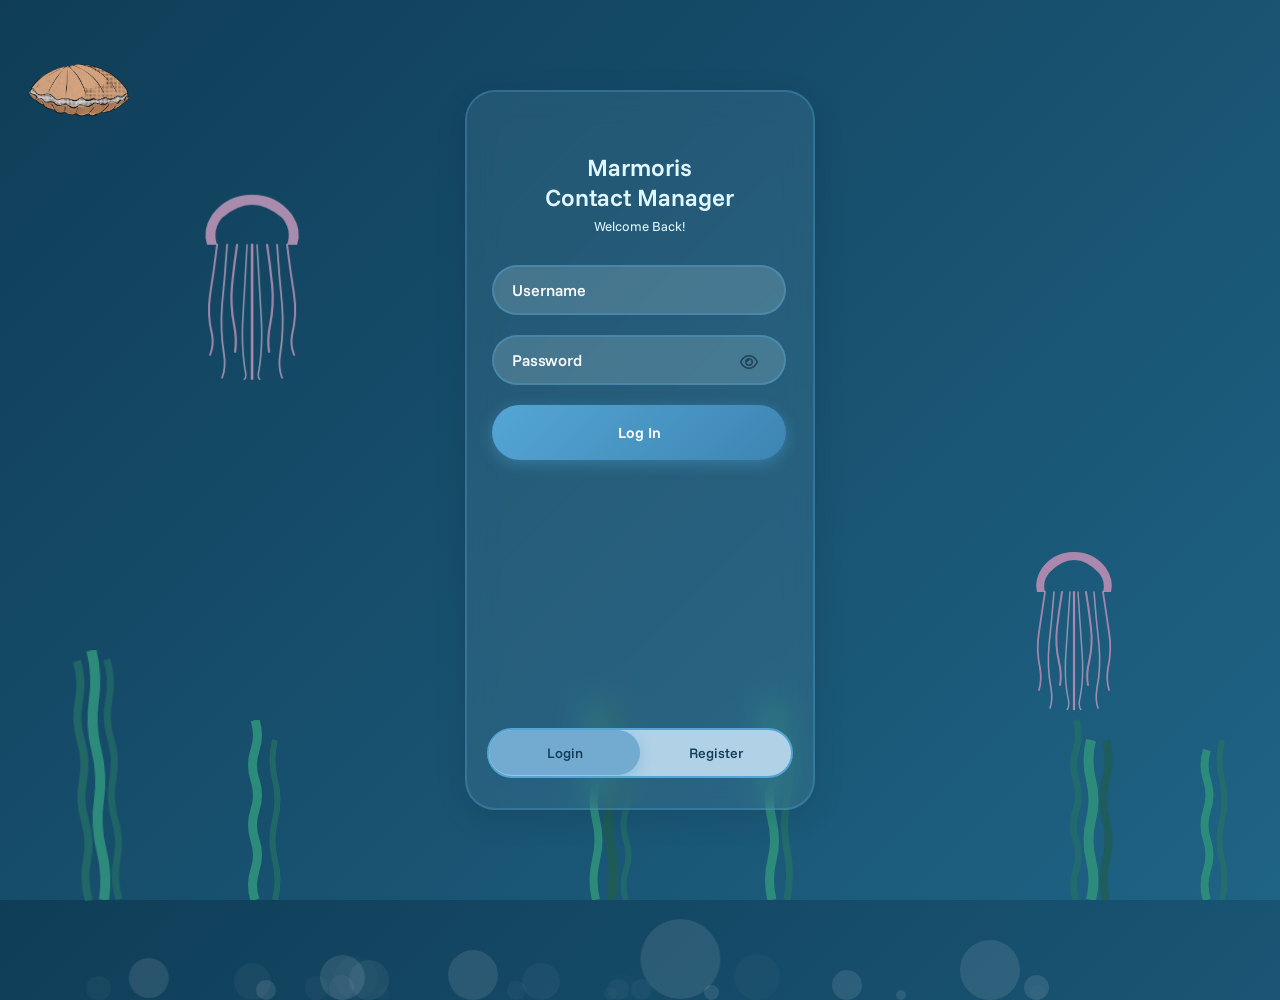
==== commit 8d59577c: "proper phone number error messgae" ====
--- a/contact.html
+++ b/contact.html
@@ -64,7 +64,9 @@
 							<input type="email" id="email" class="formInput" placeholder="Email Address" required/>
 						</div>
 						<div class="formField">
-							<input type="tel" id="phone" class="formInput" placeholder="Phone Number" required/>
+							<input type="text" id="phone" class="formInput" placeholder="Phone Number" required inputmode="tel"
+								maxlength="10"
+								oninput="this.setCustomValidity('')"/>
 						</div>
 					</div>
 					<button type="submit" class="addBtn">
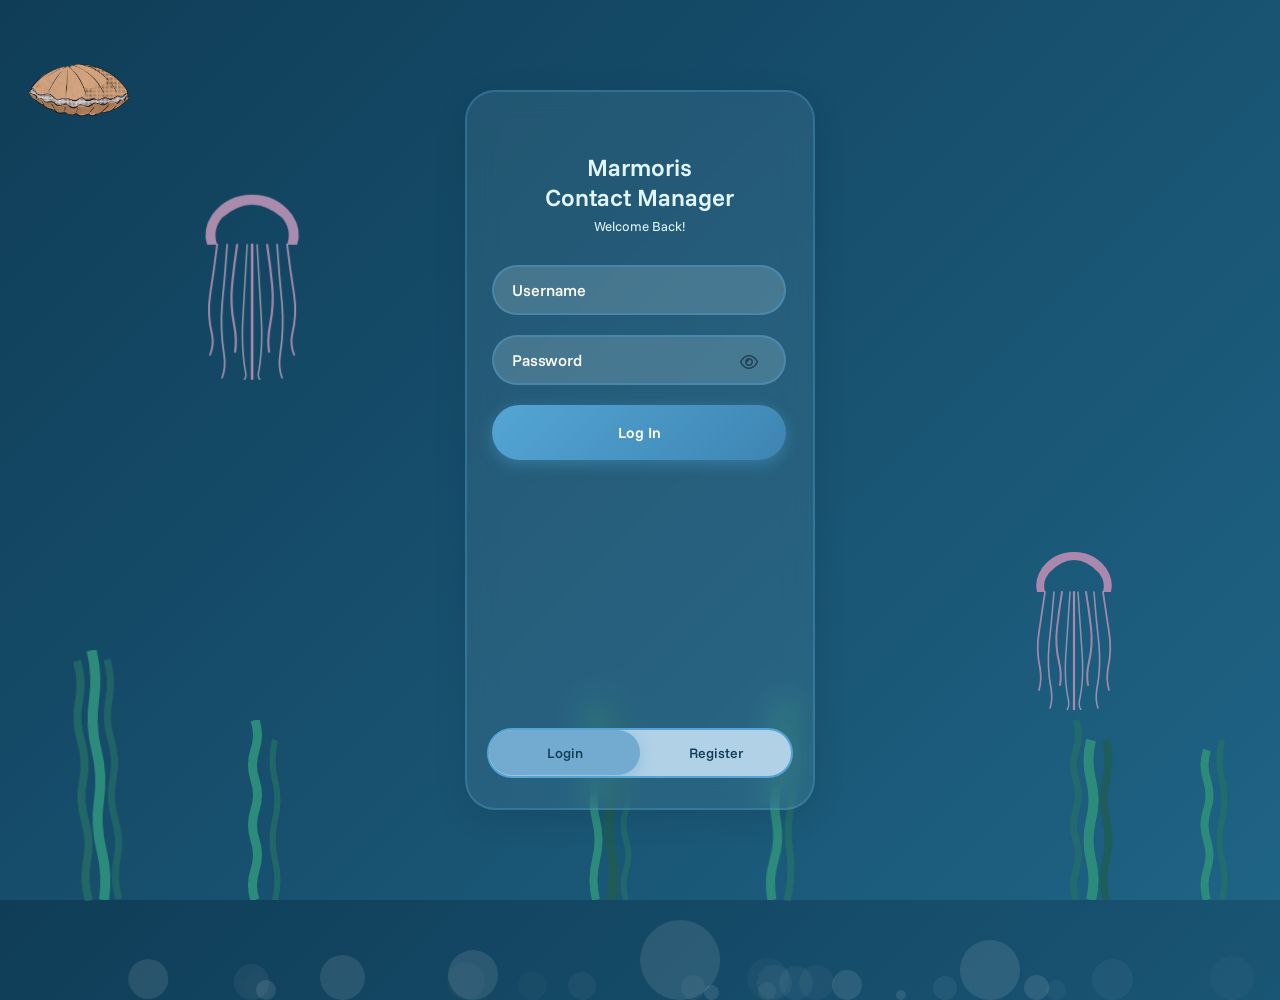
==== commit d8c346f2: "can search by anything now" ====
--- a/contact.html
+++ b/contact.html
@@ -36,7 +36,7 @@
 			<section class="contactCard searchCard">
 				<h2><i class="fas fa-search"></i> Find Contacts</h2>
 				<div class="searchContainer">
-					<input type="text" id="searchText" class="searchInput" placeholder="Search by name..."/>
+					<input type="text" id="searchText" class="searchInput" placeholder="Search by name, phone, or email..."/>
 					<button type="button" class="searchBtn" onclick="searchContacts();">
 						<i class="fas fa-search"></i> Search
 					</button>
@@ -61,11 +61,11 @@
 							<input type="text" id="lastName" class="formInput" placeholder="Last Name" required/>
 						</div>
 						<div class="formField">
-							<input type="email" id="email" class="formInput" placeholder="Email Address" required/>
+							<input type="email" id="email" class="formInput" placeholder="Email Address" required oninput="this.setCustomValidity('')"/>
 						</div>
 						<div class="formField">
 							<input type="text" id="phone" class="formInput" placeholder="Phone Number" required inputmode="tel"
-								maxlength="10"
+								maxlength="14"
 								oninput="this.setCustomValidity('')"/>
 						</div>
 					</div>
